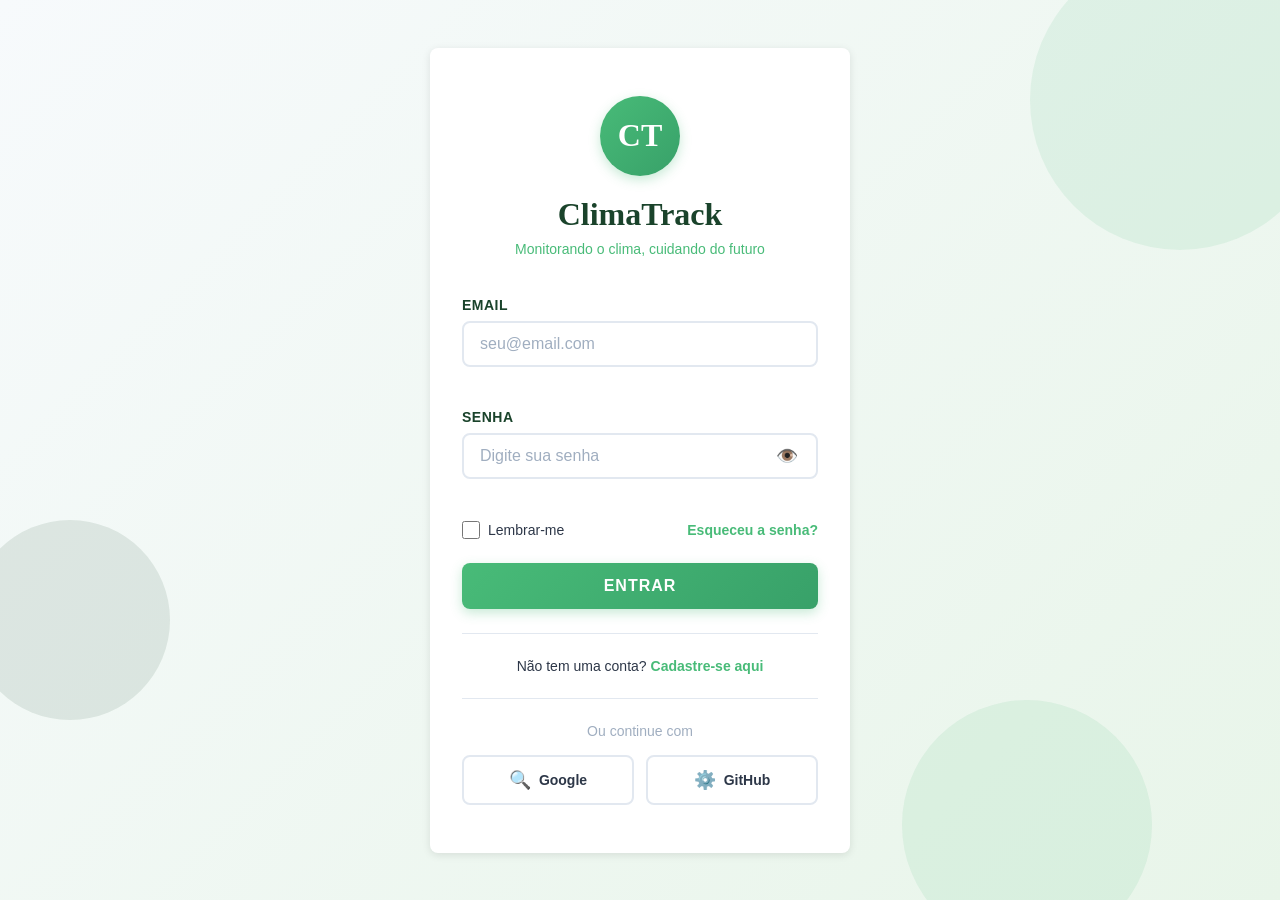
==== area-usuario.html @ 12a31ba4 "Create area-usuario.html" ====
<!-- ========================================
     CLIMATRACK - ÁREA DO USUÁRIO (AREA-USUARIO.HTML)
     ======================================== -->

<!DOCTYPE html>
<!-- Declaração do tipo de documento HTML5 -->
<html lang="pt-br">
<!-- Tag raiz do HTML, define o idioma como português brasileiro -->

<head>
    <!-- Seção de cabeçalho do documento -->
    
    <!-- Define a codificação de caracteres como UTF-8 -->
    <meta charset="UTF-8">
    
    <!-- Meta tag de viewport para responsividade em dispositivos móveis -->
    <meta name="viewport" content="width=device-width, initial-scale=1.0">
    
    <!-- Título que aparece na aba do navegador -->
    <title>Minha Área | ClimaTrack</title>
    
    <!-- Link para o arquivo CSS externo -->
    <link rel="stylesheet" href="style.css">
    
    <!-- Link para importar a fonte Poppins do Google Fonts -->
    <link href="https://fonts.googleapis.com/css2?family=Poppins:wght@300;400;600;700&display=swap" rel="stylesheet">
</head>

<body>
    <!-- Início do corpo da página -->
    
    <!-- ========== NAVEGAÇÃO ========== -->
    <!-- Barra de navegação fixa no topo -->
    <nav class="navbar">
        <!-- Container da navegação -->
        <div class="nav-container">
            
            <!-- Logo do site -->
            <div class="logo">
                <!-- Link para página inicial -->
                <a href="index.html" style="text-decoration: none; color: inherit;">
                    <!-- Texto do nome -->
                    <span class="logo-text">ClimaTrack</span>
                </a>
            </div>
            
            <!-- Menu de navegação -->
            <ul class="nav-menu">
                <!-- Link para página inicial -->
                <li><a href="index.html" class="nav-link">Início</a></li>
                <!-- Link para página de dados -->
                <li><a href="dados.html" class="nav-link">Dados</a></li>
                <!-- Link para página sobre -->
                <li><a href="sobre.html" class="nav-link">Sobre</a></li>
            </ul>
            
            <!-- Botão de logout -->
            <div class="nav-auth">
                <!-- Botão de logout -->
                <button class="btn btn-logout" onclick="logout()">Sair</button>
            </div>
        </div>
    </nav>

    <!-- ========== CONTEÚDO PRINCIPAL ========== -->
    <!-- Container da área do usuário -->
    <div class="user-area-container">
        
        <!-- ========== CABEÇALHO DA ÁREA DO USUÁRIO ========== -->
        <!-- Seção de boas-vindas -->
        <div class="user-header">
            <!-- Título principal -->
            <h1>Bem-vindo(a), <span class="user-name" id="user-name">Usuário</span>!</h1>
            <!-- Subtítulo -->
            <p>Você agora tem acesso exclusivo aos dados ambientais do ClimaTrack</p>
        </div>
        
        <!-- ========== GRID DE CARDS ========== -->
        <!-- Grid com cards de funcionalidades -->
        <div class="user-grid">
            
            <!-- ========== CARD 1: RESUMO DO PROJETO ========== -->
            <!-- Card com informações sobre o projeto -->
            <div class="user-card">
                <!-- Título -->
                <h2>📊 Sobre o ClimaTrack</h2>
                <!-- Descrição -->
                <p>
                    O ClimaTrack é uma plataforma de monitoramento ambiental em tempo real, 
                    desenvolvida com inspiração na ODS 13. Aqui você pode acompanhar dados sobre 
                    temperatura global, desmatamento e qualidade do ar, contribuindo para uma 
                    tomada de decisão mais consciente e sustentável.
                </p>
                <!-- Botão de ação -->
                <a href="sobre.html" class="btn btn-primary">Saiba Mais</a>
            </div>
            
            <!-- ========== CARD 2: DASHBOARD DE DADOS ========== -->
            <!-- Card com acesso ao dashboard -->
            <div class="user-card">
                <!-- Título -->
                <h2>📈 Dashboard de Dados</h2>
                <!-- Descrição -->
                <p>
                    Acesse o dashboard completo com gráficos interativos, mapas de monitoramento 
                    e alertas ambientais em tempo real. Visualize tendências históricas e acompanhe 
                    eventos climáticos críticos em diferentes regiões do Brasil.
                </p>
                <!-- Botão de ação -->
                <a href="dados.html" class="btn btn-primary">Explorar Dados</a>
            </div>
            
            <!-- ========== CARD 3: COMO AJUDAR ========== -->
            <!-- Card com dicas de ação -->
            <div class="user-card">
                <!-- Título -->
                <h2>🌱 Como Ajudar</h2>
                <!-- Descrição -->
                <p>
                    Pequenas ações fazem diferença! Descubra dicas práticas e sustentáveis que você 
                    pode implementar no seu dia a dia para contribuir com a preservação do meio ambiente 
                    e a redução de emissões de gases de efeito estufa.
                </p>
                <!-- Botão de ação -->
                <a href="sobre.html" class="btn btn-secondary">Ver Dicas</a>
            </div>
            
            <!-- ========== CARD 4: PERFIL ========== -->
            <!-- Card com informações do perfil -->
            <div class="user-card">
                <!-- Título -->
                <h2>👤 Meu Perfil</h2>
                <!-- Descrição -->
                <p>
                    Gerencie suas informações pessoais, preferências de notificações e histórico de 
                    atividades. Mantenha seus dados atualizados para receber alertas personalizados 
                    sobre mudanças ambientais em regiões de seu interesse.
                </p>
                <!-- Botão de ação -->
                <button class="btn btn-secondary" onclick="alert('Funcionalidade em desenvolvimento')">Editar Perfil</button>
            </div>
            
            <!-- ========== CARD 5: RELATÓRIOS ========== -->
            <!-- Card com acesso a relatórios -->
            <div class="user-card">
                <!-- Título -->
                <h2>📋 Relatórios</h2>
                <!-- Descrição -->
                <p>
                    Baixe relatórios detalhados sobre dados ambientais, análises de tendências e 
                    comparações históricas. Perfeito para pesquisa, educação e tomada de decisões 
                    baseadas em dados confiáveis.
                </p>
                <!-- Botão de ação -->
                <button class="btn btn-secondary" onclick="alert('Funcionalidade em desenvolvimento')">Gerar Relatório</button>
            </div>
            
            <!-- ========== CARD 6: COMUNIDADE ========== -->
            <!-- Card com informações sobre a comunidade -->
            <div class="user-card">
                <!-- Título -->
                <h2>🤝 Comunidade</h2>
                <!-- Descrição -->
                <p>
                    Conecte-se com outros usuários do ClimaTrack, compartilhe insights sobre 
                    sustentabilidade e participe de discussões sobre ações climáticas. Juntos 
                    somos mais fortes na luta pela preservação do planeta.
                </p>
                <!-- Botão de ação -->
                <button class="btn btn-secondary" onclick="alert('Funcionalidade em desenvolvimento')">Acessar Comunidade</button>
            </div>
        </div>
    </div>

    <!-- ========== RODAPÉ ========== -->
    <!-- Rodapé com informações de copyright -->
    <footer class="footer">
        <!-- Container para centralizar o conteúdo -->
        <div class="container">
            <!-- Texto de copyright -->
            <p>&copy; 2026 ClimaTrack | Inspirado na ODS 13</p>
        </div>
    </footer>

    <!-- Link para o arquivo JavaScript de autenticação -->
    <script src="auth.js"></script>
    
    <!-- Script para carregar dados do usuário -->
    <script>
        /* Função que carrega os dados do usuário ao abrir a página */
        function loadUserData() {
            /* Obtém os dados do usuário do localStorage */
            const userData = JSON.parse(localStorage.getItem('climatrack_user'));
            
            /* Verifica se o usuário está logado */
            if (!userData) {
                /* Se não estiver, redireciona para a página de login */
                window.location.href = 'login.html';
                return;
            }
            
            /* Atualiza o nome do usuário na página */
            document.getElementById('user-name').textContent = userData.name || 'Usuário';
        }
        
        /* Função de logout */
        function logout() {
            /* Remove os dados do usuário do localStorage */
            localStorage.removeItem('climatrack_user');
            /* Redireciona para a página inicial */
            window.location.href = 'index.html';
        }
        
        /* Carrega os dados do usuário quando a página carrega */
        document.addEventListener('DOMContentLoaded', loadUserData);
    </script>
</body>
<!-- Fim da tag body -->

</html>
<!-- Fim do documento HTML -->
---- style.css ----
/* ========================================
   CLIMATRACK - ESTILOS CSS (STYLE.CSS)
   Comentários explicando cada seção e propriedade
   ======================================== */

/* ========== VARIÁVEIS CSS (CORES E ESPAÇAMENTO) ========== */
/* Define as cores principais que serão usadas em todo o site */
:root {
    /* Cor verde primária (usada em botões e destaques) */
    --primary-color: #2ecc71;
    /* Cor azul secundária (usada em elementos alternativos) */
    --secondary-color: #3498db;
    /* Cor de acento (vermelho para alertas) */
    --accent-color: #e74c3c;
    /* Cor de fundo da página */
    --bg-color: #f8fafb;
    /* Cor de fundo dos cards */
    --card-bg: #ffffff;
    /* Cor do texto principal */
    --text-color: #2c3e50;
    /* Cor do texto secundário (mais clara) */
    --text-light: #7f8c8d;
    /* Cor das bordas */
    --border-color: #ecf0f1;
    /* Sombra padrão dos elementos */
    --shadow: 0 4px 15px rgba(0,0,0,0.08);
    /* Sombra ao passar o mouse */
    --shadow-hover: 0 8px 25px rgba(0,0,0,0.12);
}

/* ========== RESET E ESTILOS GLOBAIS ========== */
/* Remove as margens e padding padrão de todos os elementos */
* {
    margin: 0;
    padding: 0;
    box-sizing: border-box;
}

/* Define o comportamento de scroll suave em toda a página */
html {
    scroll-behavior: smooth;
}

/* Estilos globais do corpo da página */
body {
    /* Define a fonte padrão */
    font-family: 'Poppins', sans-serif;
    /* Cor de fundo da página */
    background-color: var(--bg-color);
    /* Cor do texto padrão */
    color: var(--text-color);
    /* Altura da linha para melhor legibilidade */
    line-height: 1.6;
}

/* ========== NAVEGAÇÃO ========== */
/* Estilos da barra de navegação */
.navbar {
    /* Cor de fundo branca */
    background: var(--card-bg);
    /* Sombra para destacar a navegação */
    box-shadow: var(--shadow);
    /* Posição fixa no topo */
    position: sticky;
    /* Distância do topo */
    top: 0;
    /* Ordem de sobreposição (fica acima de outros elementos) */
    z-index: 100;
}

/* Container da navegação que centraliza o conteúdo */
.nav-container {
    /* Largura máxima do container */
    max-width: 1200px;
    /* Centraliza horizontalmente */
    margin: 0 auto;
    /* Espaçamento interno */
    padding: 0 20px;
    /* Usa flexbox para alinhar itens */
    display: flex;
    /* Espaço entre logo e menu */
    justify-content: space-between;
    /* Alinha itens verticalmente no centro */
    align-items: center;
    /* Altura da navegação */
    height: 70px;
}

/* Estilos do logo */
.logo {
    /* Usa flexbox para alinhar itens */
    display: flex;
    /* Alinha itens no centro */
    align-items: center;
    /* Tamanho da fonte */
    font-size: 1.5rem;
    /* Peso da fonte (mais grossa) */
    font-weight: 700;
    /* Cor do logo */
    color: var(--primary-color);
    /* Remove underline padrão de links */
    text-decoration: none;
}

/* Estilos do texto do logo com gradiente */
.logo-text {
    /* Cria um gradiente de cores */
    background: linear-gradient(135deg, var(--primary-color), var(--secondary-color));
    /* Aplica o gradiente ao texto */
    -webkit-background-clip: text;
    -webkit-text-fill-color: transparent;
    background-clip: text;
}

/* Texto do card flutuante */
.card-text {
    /* Tamanho da fonte */
    font-size: 1.5rem;
    /* Peso da fonte */
    font-weight: 700;
    /* Cor branca */
    color: white;
    /* Alinha o texto ao centro */
    text-align: center;
}

/* Emoji de plantinha */
.emoji-plant {
    /* Tamanho muito grande */
    font-size: 6rem;
    /* Exibe como bloco */
    display: block;
}

/* Estilos do menu de navegação */
.nav-menu {
    /* Remove os pontos da lista */
    list-style: none;
    /* Usa flexbox para alinhar itens horizontalmente */
    display: flex;
    /* Espaço entre itens do menu */
    gap: 30px;
}

/* Estilos dos links do menu */
.nav-link {
    /* Remove underline padrão */
    text-decoration: none;
    /* Cor do texto */
    color: var(--text-color);
    /* Peso da fonte */
    font-weight: 500;
    /* Animação suave ao passar o mouse */
    transition: all 0.3s ease;
    /* Posição relativa para usar ::after */
    position: relative;
}

/* Estilos ao passar o mouse ou quando ativo */
.nav-link:hover,
.nav-link.active {
    /* Muda a cor para a cor primária */
    color: var(--primary-color);
}

/* Linha decorativa abaixo do link ativo */
.nav-link.active::after {
    /* Cria um elemento pseudo após o link */
    content: '';
    /* Posição absoluta para ficar embaixo do link */
    position: absolute;
    /* Distância do topo */
    bottom: -5px;
    /* Alinha com o início do link */
    left: 0;
    /* Largura igual ao link */
    width: 100%;
    /* Altura da linha */
    height: 2px;
    /* Cor da linha */
    background: var(--primary-color);
}

/* Responsividade para telas pequenas */
@media (max-width: 768px) {
    /* Reduz o espaço entre itens do menu */
    .nav-menu {
        gap: 15px;
        font-size: 0.9rem;
    }
    
    /* Reduz a altura da navegação */
    .nav-container {
        height: 60px;
    }
}

/* ========== SEÇÃO HERO (DESTAQUE) ========== */
/* Estilos da seção principal de destaque */
.hero {
    /* Largura máxima */
    max-width: 1200px;
    /* Centraliza horizontalmente */
    margin: 0 auto;
    /* Espaçamento interno */
    padding: 80px 20px;
    /* Cria um grid com duas colunas */
    display: grid;
    grid-template-columns: 1fr 1fr;
    /* Espaço entre as colunas */
    gap: 50px;
    /* Alinha itens verticalmente no centro */
    align-items: center;
}

/* Estilos do conteúdo do hero */
.hero-content h1 {
    /* Tamanho grande da fonte */
    font-size: 3.5rem;
    /* Cor do texto */
    color: var(--text-color);
    /* Espaço abaixo do título */
    margin-bottom: 20px;
    /* Altura da linha */
    line-height: 1.2;
}

/* Estilos do subtítulo */
.subtitle {
    /* Tamanho da fonte */
    font-size: 1.3rem;
    /* Cor primária */
    color: var(--primary-color);
    /* Peso da fonte */
    font-weight: 600;
    /* Espaço abaixo */
    margin-bottom: 15px;
}

/* Estilos da descrição */
.description {
    /* Tamanho da fonte */
    font-size: 1.1rem;
    /* Cor mais clara */
    color: var(--text-light);
    /* Espaço abaixo */
    margin-bottom: 30px;
    /* Altura da linha para melhor legibilidade */
    line-height: 1.8;
}

/* Estilos da imagem do hero */
.hero-image {
    /* Usa flexbox para centralizar */
    display: flex;
    /* Centraliza horizontalmente */
    justify-content: center;
    /* Centraliza verticalmente */
    align-items: center;
}

/* Card flutuante */
.floating-card {
    /* Largura */
    width: 250px;
    /* Altura */
    height: 250px;
    /* Gradiente de fundo */
    background: linear-gradient(135deg, var(--primary-color), var(--secondary-color));
    /* Cantos arredondados */
    border-radius: 20px;
    /* Flexbox para centralizar o conteúdo */
    display: flex;
    align-items: center;
    justify-content: center;
    /* Sombra */
    box-shadow: var(--shadow-hover);
    /* Animação flutuante */
    animation: float 3s ease-in-out infinite;
}

/* Animação de flutuação */
@keyframes float {
    /* Posição inicial */
    0%, 100% { transform: translateY(0px); }
    /* Posição no meio (sobe) */
    50% { transform: translateY(-20px); }
}

/* Responsividade para telas pequenas */
@media (max-width: 768px) {
    /* Hero em coluna única */
    .hero {
        grid-template-columns: 1fr;
        padding: 50px 20px;
    }
    
    /* Reduz tamanho do título */
    .hero-content h1 {
        font-size: 2.5rem;
    }
    
    /* Reduz tamanho do card flutuante */
    .floating-card {
        width: 200px;
        height: 200px;
    }
}

/* ========== BOTÕES ========== */
/* Estilos gerais dos botões */
.btn {
    /* Exibe como bloco inline */
    display: inline-block;
    /* Espaçamento interno */
    padding: 12px 30px;
    /* Cantos arredondados */
    border-radius: 50px;
    /* Remove underline de link */
    text-decoration: none;
    /* Peso da fonte */
    font-weight: 600;
    /* Animação suave */
    transition: all 0.3s ease;
    /* Remove cursor padrão */
    cursor: pointer;
    /* Remove borda padrão */
    border: none;
    /* Tamanho da fonte */
    font-size: 1rem;
}

/* Estilos do botão primário */
.btn-primary {
    /* Gradiente de fundo */
    background: linear-gradient(135deg, var(--primary-color), var(--secondary-color));
    /* Cor do texto */
    color: white;
    /* Sombra */
    box-shadow: 0 4px 15px rgba(46, 204, 113, 0.3);
}

/* Efeito ao passar o mouse no botão primário */
.btn-primary:hover {
    /* Sobe um pouco */
    transform: translateY(-2px);
    /* Aumenta a sombra */
    box-shadow: 0 6px 20px rgba(46, 204, 113, 0.4);
}

/* Estilos do botão secundário */
.btn-secondary {
    /* Cor de fundo azul */
    background: var(--secondary-color);
    /* Cor do texto */
    color: white;
    /* Sombra */
    box-shadow: 0 4px 15px rgba(52, 152, 219, 0.3);
}

/* Efeito ao passar o mouse no botão secundário */
.btn-secondary:hover {
    /* Sobe um pouco */
    transform: translateY(-2px);
    /* Aumenta a sombra */
    box-shadow: 0 6px 20px rgba(52, 152, 219, 0.4);
}

/* ========== CONTAINER ========== */
/* Container que centraliza o conteúdo */
.container {
    /* Largura máxima */
    max-width: 1200px;
    /* Centraliza horizontalmente */
    margin: 0 auto;
    /* Espaçamento interno */
    padding: 0 20px;
}

/* ========== CARDS ========== */
/* Estilos gerais dos cards */
.card {
    /* Cor de fundo */
    background: var(--card-bg);
    /* Cantos arredondados */
    border-radius: 15px;
    /* Espaçamento interno */
    padding: 30px;
    /* Espaço abaixo */
    margin-bottom: 30px;
    /* Sombra */
    box-shadow: var(--shadow);
    /* Borda sutil */
    border: 1px solid var(--border-color);
    /* Animação suave */
    transition: all 0.3s ease;
}

/* Efeito ao passar o mouse no card */
.card:hover {
    /* Aumenta a sombra */
    box-shadow: var(--shadow-hover);
    /* Sobe um pouco */
    transform: translateY(-2px);
}

/* Estilos do título do card */
.card h2 {
    /* Tamanho da fonte */
    font-size: 1.5rem;
    /* Espaço abaixo */
    margin-bottom: 20px;
    /* Cor do texto */
    color: var(--text-color);
    /* Borda abaixo */
    border-bottom: 2px solid var(--border-color);
    /* Espaço interno abaixo da borda */
    padding-bottom: 15px;
    /* Usa flexbox para alinhar */
    display: flex;
    align-items: center;
    /* Espaço entre elementos */
    gap: 10px;
}

/* Estilos do subtítulo do card */
.card h3 {
    /* Tamanho da fonte */
    font-size: 1.2rem;
    /* Cor do texto */
    color: var(--text-color);
    /* Espaço abaixo */
    margin-bottom: 10px;
}

/* Estilos do parágrafo dentro do card */
.card p {
    /* Cor mais clara */
    color: var(--text-light);
    /* Altura da linha */
    line-height: 1.8;
    /* Espaço abaixo */
    margin-bottom: 15px;
}

/* ========== ODS SECTION ========== */
/* Estilos da seção ODS 13 */
.ods-section {
    /* Gradiente de fundo suave */
    background: linear-gradient(135deg, rgba(46, 204, 113, 0.1), rgba(52, 152, 219, 0.1));
    /* Espaçamento interno */
    padding: 60px 20px;
    /* Espaço acima e abaixo */
    margin: 40px 0;
    /* Cantos arredondados */
    border-radius: 20px;
}

/* Título da seção ODS */
.ods-section h2 {
    /* Alinha o texto ao centro */
    text-align: center;
    /* Tamanho grande da fonte */
    font-size: 2.2rem;
    /* Espaço abaixo */
    margin-bottom: 40px;
    /* Cor do texto */
    color: var(--text-color);
}

/* Grid do conteúdo ODS */
.ods-content {
    /* Cria um grid com duas colunas */
    display: grid;
    grid-template-columns: 1fr 2fr;
    /* Espaço entre as colunas */
    gap: 40px;
    /* Alinha itens verticalmente no centro */
    align-items: center;
}

/* Ícone da ODS */
.ods-icon {
    /* Centraliza o conteúdo */
    display: flex;
    justify-content: center;
}

/* Badge circular da ODS */
.ods-badge {
    /* Largura */
    width: 150px;
    /* Altura */
    height: 150px;
    /* Gradiente de fundo */
    background: linear-gradient(135deg, var(--primary-color), var(--secondary-color));
    /* Formato circular */
    border-radius: 50%;
    /* Flexbox para centralizar o texto */
    display: flex;
    align-items: center;
    justify-content: center;
    /* Tamanho da fonte */
    font-size: 2rem;
    /* Peso da fonte */
    font-weight: 700;
    /* Cor do texto */
    color: white;
    /* Sombra */
    box-shadow: var(--shadow-hover);
}

/* Responsividade para telas pequenas */
@media (max-width: 768px) {
    /* Grid em coluna única */
    .ods-content {
        grid-template-columns: 1fr;
    }
}

/* ========== FEATURES GRID ========== */
/* Seção de recursos */
.features {
    /* Espaçamento interno */
    padding: 60px 20px;
}

/* Título da seção features */
.features h2 {
    /* Alinha ao centro */
    text-align: center;
    /* Tamanho grande */
    font-size: 2.2rem;
    /* Espaço abaixo */
    margin-bottom: 50px;
    /* Cor do texto */
    color: var(--text-color);
}

/* Grid dos cards de recursos */
.features-grid {
    /* Cria um grid responsivo */
    display: grid;
    /* Colunas com tamanho mínimo de 300px */
    grid-template-columns: repeat(auto-fit, minmax(300px, 1fr));
    /* Espaço entre items */
    gap: 30px;
}

/* Card individual de recurso */
.feature-card {
    /* Cor de fundo */
    background: var(--card-bg);
    /* Espaçamento interno */
    padding: 30px;
    /* Cantos arredondados */
    border-radius: 15px;
    /* Alinha o texto ao centro */
    text-align: center;
    /* Sombra */
    box-shadow: var(--shadow);
    /* Borda sutil */
    border: 1px solid var(--border-color);
    /* Animação suave */
    transition: all 0.3s ease;
}

/* Efeito ao passar o mouse no card de recurso */
.feature-card:hover {
    /* Sobe mais que os cards normais */
    transform: translateY(-10px);
    /* Aumenta a sombra */
    box-shadow: var(--shadow-hover);
}

/* Título do recurso */
.feature-card h3 {
    /* Espaço abaixo */
    margin-bottom: 10px;
    /* Cor do texto */
    color: var(--text-color);
}

/* Descrição do recurso */
.feature-card p {
    /* Cor mais clara */
    color: var(--text-light);
    /* Tamanho um pouco menor */
    font-size: 0.95rem;
}

/* ========== CTA SECTION ========== */
/* Seção de chamada para ação */
.cta {
    /* Gradiente de fundo */
    background: linear-gradient(135deg, var(--primary-color), var(--secondary-color));
    /* Cor do texto branca */
    color: white;
    /* Espaçamento interno */
    padding: 60px 20px;
    /* Alinha o texto ao centro */
    text-align: center;
    /* Espaço acima e abaixo */
    margin: 60px 0;
    /* Cantos arredondados */
    border-radius: 20px;
}

/* Título da CTA */
.cta h2 {
    /* Tamanho da fonte */
    font-size: 2rem;
    /* Espaço abaixo */
    margin-bottom: 15px;
}

/* Parágrafo da CTA */
.cta p {
    /* Tamanho da fonte */
    font-size: 1.1rem;
    /* Espaço abaixo */
    margin-bottom: 30px;
    /* Transparência leve */
    opacity: 0.95;
}

/* Botão dentro da CTA */
.cta .btn {
    /* Cor de fundo branca */
    background: white;
    /* Cor do texto verde */
    color: var(--primary-color);
}

/* ========== PAGE HEADER ========== */
/* Cabeçalho das páginas internas */
.page-header {
    /* Alinha o texto ao centro */
    text-align: center;
    /* Espaçamento interno */
    padding: 60px 20px;
    /* Gradiente de fundo suave */
    background: linear-gradient(135deg, rgba(46, 204, 113, 0.05), rgba(52, 152, 219, 0.05));
    /* Cantos arredondados */
    border-radius: 20px;
    /* Espaço abaixo */
    margin-bottom: 40px;
}

/* Título do page header */
.page-header h1 {
    /* Tamanho grande */
    font-size: 2.5rem;
    /* Espaço abaixo */
    margin-bottom: 10px;
    /* Cor do texto */
    color: var(--text-color);
}

/* Parágrafo do page header */
.page-header p {
    /* Tamanho da fonte */
    font-size: 1.1rem;
    /* Cor mais clara */
    color: var(--text-light);
}

/* ========== DASHBOARD PAGE ========== */
/* Página de dados */
.dashboard-page {
    /* Espaçamento interno */
    padding: 40px 20px;
}

/* Grid dos gráficos */
.dashboard-grid {
    /* Cria um grid com duas colunas */
    display: grid;
    grid-template-columns: 1fr 1fr;
    /* Espaço entre items */
    gap: 30px;
    /* Espaço abaixo */
    margin-bottom: 30px;
}

/* Responsividade para telas pequenas */
@media (max-width: 768px) {
    /* Grid em coluna única */
    .dashboard-grid {
        grid-template-columns: 1fr;
    }
}

/* Seção do mapa */
.map-section {
    /* Espaço abaixo */
    margin-bottom: 30px;
}

/* Mapa */
#map {
    /* Altura do mapa */
    height: 400px;
    /* Largura total */
    width: 100%;
    /* Cantos arredondados */
    border-radius: 10px;
    /* Ordem de sobreposição */
    z-index: 1;
}

/* ========== HOW TO USE - RESUMIDO ========== */
/* Grid de como usar */
.how-to-grid {
    /* Cria um grid responsivo */
    display: grid;
    grid-template-columns: repeat(auto-fit, minmax(200px, 1fr));
    /* Espaço entre items */
    gap: 20px;
    /* Espaço acima */
    margin-top: 20px;
}

/* Item de como usar */
.how-to-item {
    /* Gradiente de fundo suave */
    background: linear-gradient(135deg, rgba(46, 204, 113, 0.1), rgba(52, 152, 219, 0.1));
    /* Espaçamento interno */
    padding: 15px;
    /* Cantos arredondados */
    border-radius: 8px;
    /* Borda esquerda */
    border-left: 3px solid var(--primary-color);
    /* Cor do texto */
    color: var(--text-color);
    /* Tamanho da fonte */
    font-size: 0.95rem;
    /* Altura da linha */
    line-height: 1.6;
}

/* ========== AIR QUALITY ========== */
/* Display de qualidade do ar */
.air-quality-display {
    /* Flexbox para alinhar */
    display: flex;
    align-items: center;
    /* Espaço entre items */
    gap: 30px;
}

/* Círculo do índice de qualidade do ar */
.aqi-circle {
    /* Largura */
    width: 100px;
    /* Altura */
    height: 100px;
    /* Formato circular */
    border-radius: 50%;
    /* Gradiente de fundo */
    background: linear-gradient(135deg, var(--primary-color), var(--secondary-color));
    /* Cor do texto */
    color: white;
    /* Flexbox para centralizar o número */
    display: flex;
    align-items: center;
    justify-content: center;
    /* Tamanho grande da fonte */
    font-size: 2.5rem;
    /* Peso da fonte */
    font-weight: bold;
    /* Sombra */
    box-shadow: var(--shadow-hover);
}

/* Informações de qualidade do ar */
.aqi-info h3 {
    /* Espaço abaixo */
    margin-bottom: 5px;
}

/* ========== ALERTS ========== */
/* Container de alertas */
#alert-container {
    /* Espaçamento interno */
    padding: 20px;
    /* Cor de fundo rosa claro */
    background-color: #fff5f5;
    /* Borda esquerda vermelha */
    border-left: 4px solid var(--accent-color);
    /* Cantos arredondados */
    border-radius: 8px;
}

/* Item de alerta */
.alert-item {
    /* Espaço abaixo */
    margin-bottom: 10px;
    /* Peso da fonte */
    font-weight: 600;
    /* Cor vermelha */
    color: var(--accent-color);
    /* Tamanho da fonte */
    font-size: 0.95rem;
}

/* Texto de carregamento */
.loading {
    /* Estilo itálico */
    font-style: italic;
    /* Cor mais clara */
    color: var(--text-light);
}

/* ========== CONTENT PAGE ========== */
/* Página de conteúdo */
.content-page {
    /* Espaçamento interno */
    padding: 40px 20px;
}

/* ========== CONTACT SECTION ========== */
/* Seção de contato */
.contact-section {
    /* Sem estilos adicionais necessários */
}

/* Grid de informações de contato */
.contact-info-grid {
    /* Cria um grid responsivo */
    display: grid;
    grid-template-columns: repeat(auto-fit, minmax(250px, 1fr));
    /* Espaço entre items */
    gap: 20px;
    /* Espaço acima */
    margin-top: 20px;
}

/* Card de informação de contato */
.contact-info-card {
    /* Gradiente de fundo suave */
    background: linear-gradient(135deg, rgba(46, 204, 113, 0.1), rgba(52, 152, 219, 0.1));
    /* Espaçamento interno */
    padding: 20px;
    /* Cantos arredondados */
    border-radius: 10px;
    /* Borda esquerda */
    border-left: 3px solid var(--primary-color);
}

/* Título do card de contato */
.contact-info-card h3 {
    /* Cor primária */
    color: var(--primary-color);
    /* Espaço abaixo */
    margin-bottom: 10px;
}

/* Parágrafo do card de contato */
.contact-info-card p {
    /* Cor do texto */
    color: var(--text-color);
}

/* Links do card de contato */
.contact-info-card a {
    /* Remove underline */
    text-decoration: none;
    /* Cor primária */
    color: var(--primary-color);
    /* Transição suave */
    transition: color 0.3s ease;
}

/* Efeito ao passar o mouse no link */
.contact-info-card a:hover {
    /* Cor mais escura */
    color: var(--secondary-color);
}

/* Links de redes sociais */
.social-links {
    /* Flex para organizar links */
    display: flex;
    flex-direction: column;
    /* Espaço entre links */
    gap: 10px;
}

/* Link de rede social */
.social-links a {
    /* Remove underline */
    text-decoration: none;
    /* Cor primária */
    color: var(--primary-color);
    /* Transição suave */
    transition: color 0.3s ease;
}

/* Efeito ao passar o mouse no link */
.social-links a:hover {
    /* Cor mais escura */
    color: var(--secondary-color);
}

/* ========== FOOTER ========== */
/* Rodapé */
.footer {
    /* Cor de fundo */
    background: var(--card-bg);
    /* Borda superior */
    border-top: 1px solid var(--border-color);
    /* Espaçamento interno */
    padding: 30px 20px;
    /* Alinha o texto ao centro */
    text-align: center;
    /* Cor do texto */
    color: var(--text-light);
    /* Espaço acima */
    margin-top: 60px;
}

/* Parágrafo do footer */
.footer p {
    /* Espaço abaixo */
    margin-bottom: 5px;
    /* Tamanho da fonte */
    font-size: 0.9rem;
}

/* ========== RESPONSIVIDADE ========== */
/* Responsividade para telas pequenas */
@media (max-width: 768px) {
    /* Reduz tamanho do título */
    .hero-content h1 {
        font-size: 2rem;
    }
    
    /* Reduz tamanho do título da página */
    .page-header h1 {
        font-size: 1.8rem;
    }
    
    /* Reduz padding do card */
    .card {
        padding: 20px;
    }
    
    /* Grids em coluna única */
    .features-grid,
    .how-to-grid,
    .contact-info-grid {
        grid-template-columns: 1fr;
    }
}
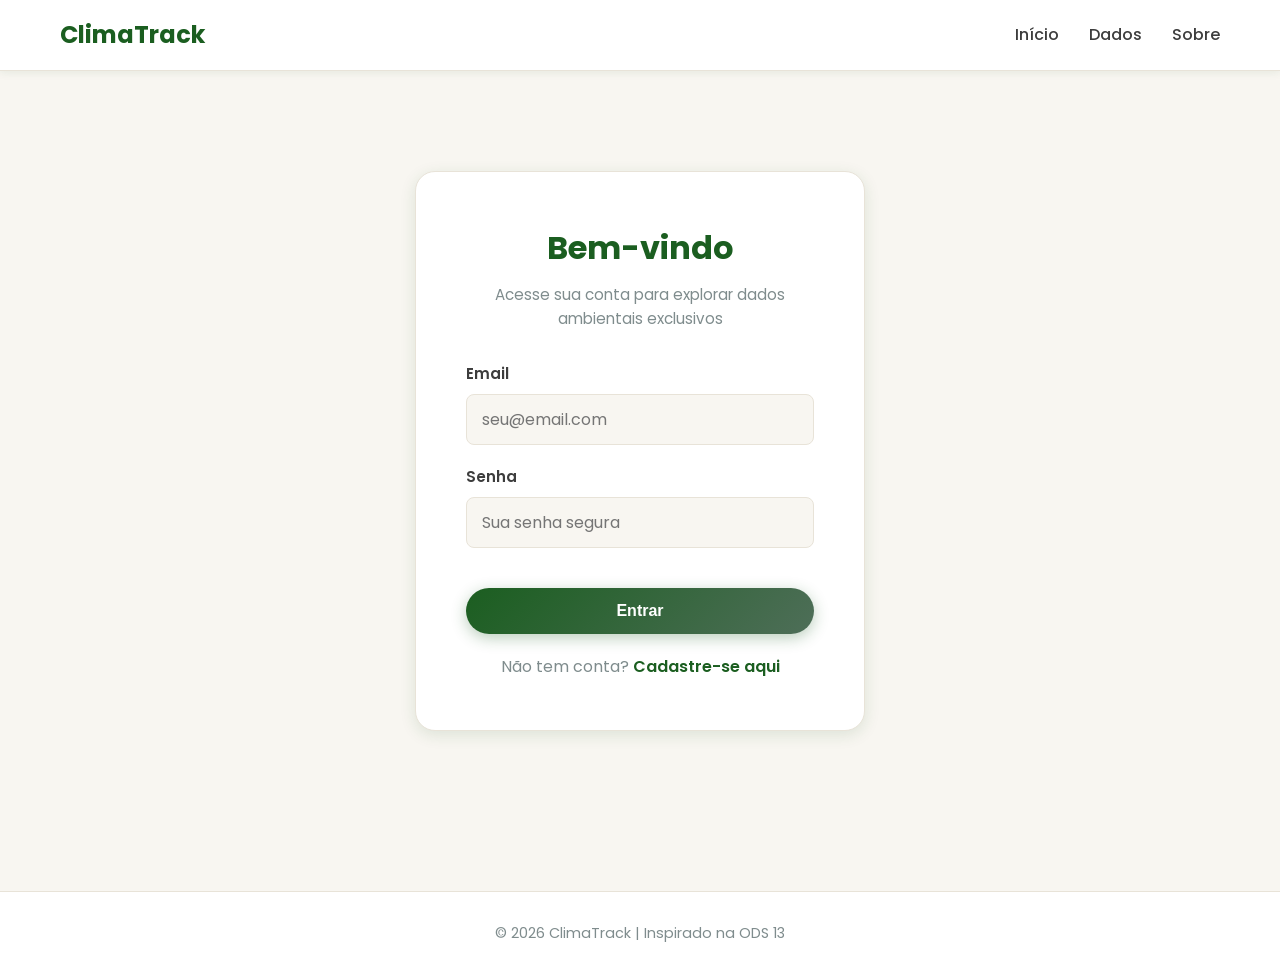
==== commit a3f63da0: "Update area-usuario.html" ====
--- a/area-usuario.html
+++ b/area-usuario.html
@@ -137,7 +137,7 @@
                     sobre mudanças ambientais em regiões de seu interesse.
                 </p>
                 <!-- Botão de ação -->
-                <button class="btn btn-secondary" onclick="alert('Funcionalidade em desenvolvimento')">Editar Perfil</button>
+                <button class="btn btn-secondary" onclick="editProfile()">Editar Perfil</button>
             </div>
             
             <!-- ========== CARD 5: RELATÓRIOS ========== -->
@@ -152,7 +152,7 @@
                     baseadas em dados confiáveis.
                 </p>
                 <!-- Botão de ação -->
-                <button class="btn btn-secondary" onclick="alert('Funcionalidade em desenvolvimento')">Gerar Relatório</button>
+                <button class="btn btn-secondary" onclick="generateReport()">Gerar Relatório</button>
             </div>
             
             <!-- ========== CARD 6: COMUNIDADE ========== -->
@@ -167,7 +167,7 @@
                     somos mais fortes na luta pela preservação do planeta.
                 </p>
                 <!-- Botão de ação -->
-                <button class="btn btn-secondary" onclick="alert('Funcionalidade em desenvolvimento')">Acessar Comunidade</button>
+                <button class="btn btn-secondary" onclick="accessCommunity()">Acessar Comunidade</button>
             </div>
         </div>
     </div>
@@ -219,3 +219,4 @@
 
 </html>
 <!-- Fim do documento HTML -->
+
--- a/style.css
+++ b/style.css
@@ -1,955 +1,726 @@
 /* ========================================
    CLIMATRACK - ESTILOS CSS (STYLE.CSS)
-   Comentários explicando cada seção e propriedade
+   Paleta Minimalista e Sofisticada com Temática Ambiental
    ======================================== */
 
 /* ========== VARIÁVEIS CSS (CORES E ESPAÇAMENTO) ========== */
-/* Define as cores principais que serão usadas em todo o site */
 :root {
-    /* Cor verde primária (usada em botões e destaques) */
-    --primary-color: #2ecc71;
-    /* Cor azul secundária (usada em elementos alternativos) */
-    --secondary-color: #3498db;
-    /* Cor de acento (vermelho para alertas) */
-    --accent-color: #e74c3c;
-    /* Cor de fundo da página */
-    --bg-color: #f8fafb;
-    /* Cor de fundo dos cards */
-    --card-bg: #ffffff;
-    /* Cor do texto principal */
-    --text-color: #2c3e50;
-    /* Cor do texto secundário (mais clara) */
+    --primary-color: #1B5E20;
+    --secondary-color: #4E6E58;
+    --accent-color: #A3B18A;
+    --bg-color: #F8F6F1;
+    --card-bg: #FFFFFF;
+    --text-color: #3D3D3D;
     --text-light: #7f8c8d;
-    /* Cor das bordas */
-    --border-color: #ecf0f1;
-    /* Sombra padrão dos elementos */
-    --shadow: 0 4px 15px rgba(0,0,0,0.08);
-    /* Sombra ao passar o mouse */
-    --shadow-hover: 0 8px 25px rgba(0,0,0,0.12);
+    --border-color: #E8E3D8;
+    --shadow: 0 2px 8px rgba(27, 94, 32, 0.08);
+    --shadow-hover: 0 4px 16px rgba(27, 94, 32, 0.12);
+    --gold-matte: #D4AF37;
 }
 
 /* ========== RESET E ESTILOS GLOBAIS ========== */
-/* Remove as margens e padding padrão de todos os elementos */
 * {
     margin: 0;
     padding: 0;
     box-sizing: border-box;
 }
 
-/* Define o comportamento de scroll suave em toda a página */
 html {
     scroll-behavior: smooth;
 }
 
-/* Estilos globais do corpo da página */
 body {
-    /* Define a fonte padrão */
     font-family: 'Poppins', sans-serif;
-    /* Cor de fundo da página */
     background-color: var(--bg-color);
-    /* Cor do texto padrão */
     color: var(--text-color);
-    /* Altura da linha para melhor legibilidade */
     line-height: 1.6;
 }
 
 /* ========== NAVEGAÇÃO ========== */
-/* Estilos da barra de navegação */
 .navbar {
-    /* Cor de fundo branca */
     background: var(--card-bg);
-    /* Sombra para destacar a navegação */
     box-shadow: var(--shadow);
-    /* Posição fixa no topo */
     position: sticky;
-    /* Distância do topo */
     top: 0;
-    /* Ordem de sobreposição (fica acima de outros elementos) */
     z-index: 100;
-}
-
-/* Container da navegação que centraliza o conteúdo */
+    border-bottom: 1px solid var(--border-color);
+}
+
 .nav-container {
-    /* Largura máxima do container */
     max-width: 1200px;
-    /* Centraliza horizontalmente */
     margin: 0 auto;
-    /* Espaçamento interno */
     padding: 0 20px;
-    /* Usa flexbox para alinhar itens */
-    display: flex;
-    /* Espaço entre logo e menu */
+    display: flex;
     justify-content: space-between;
-    /* Alinha itens verticalmente no centro */
-    align-items: center;
-    /* Altura da navegação */
+    align-items: center;
     height: 70px;
 }
 
-/* Estilos do logo */
 .logo {
-    /* Usa flexbox para alinhar itens */
-    display: flex;
-    /* Alinha itens no centro */
-    align-items: center;
-    /* Tamanho da fonte */
+    display: flex;
+    align-items: center;
     font-size: 1.5rem;
-    /* Peso da fonte (mais grossa) */
     font-weight: 700;
-    /* Cor do logo */
-    color: var(--primary-color);
-    /* Remove underline padrão de links */
+    color: var(--primary-color);
     text-decoration: none;
 }
 
-/* Estilos do texto do logo com gradiente */
 .logo-text {
-    /* Cria um gradiente de cores */
-    background: linear-gradient(135deg, var(--primary-color), var(--secondary-color));
-    /* Aplica o gradiente ao texto */
-    -webkit-background-clip: text;
-    -webkit-text-fill-color: transparent;
-    background-clip: text;
-}
-
-/* Texto do card flutuante */
-.card-text {
-    /* Tamanho da fonte */
-    font-size: 1.5rem;
-    /* Peso da fonte */
-    font-weight: 700;
-    /* Cor branca */
-    color: white;
-    /* Alinha o texto ao centro */
-    text-align: center;
-}
-
-/* Emoji de plantinha */
-.emoji-plant {
-    /* Tamanho muito grande */
-    font-size: 6rem;
-    /* Exibe como bloco */
-    display: block;
-}
-
-/* Estilos do menu de navegação */
+    color: var(--primary-color);
+    transition: color 0.3s ease;
+}
+
+.logo:hover .logo-text {
+    color: var(--secondary-color);
+}
+
 .nav-menu {
-    /* Remove os pontos da lista */
     list-style: none;
-    /* Usa flexbox para alinhar itens horizontalmente */
-    display: flex;
-    /* Espaço entre itens do menu */
+    display: flex;
     gap: 30px;
-}
-
-/* Estilos dos links do menu */
+    align-items: center;
+}
+
 .nav-link {
-    /* Remove underline padrão */
     text-decoration: none;
-    /* Cor do texto */
     color: var(--text-color);
-    /* Peso da fonte */
     font-weight: 500;
-    /* Animação suave ao passar o mouse */
     transition: all 0.3s ease;
-    /* Posição relativa para usar ::after */
     position: relative;
 }
 
-/* Estilos ao passar o mouse ou quando ativo */
 .nav-link:hover,
 .nav-link.active {
-    /* Muda a cor para a cor primária */
-    color: var(--primary-color);
-}
-
-/* Linha decorativa abaixo do link ativo */
+    color: var(--primary-color);
+}
+
 .nav-link.active::after {
-    /* Cria um elemento pseudo após o link */
     content: '';
-    /* Posição absoluta para ficar embaixo do link */
     position: absolute;
-    /* Distância do topo */
     bottom: -5px;
-    /* Alinha com o início do link */
     left: 0;
-    /* Largura igual ao link */
     width: 100%;
-    /* Altura da linha */
     height: 2px;
-    /* Cor da linha */
     background: var(--primary-color);
 }
 
-/* Responsividade para telas pequenas */
-@media (max-width: 768px) {
-    /* Reduz o espaço entre itens do menu */
-    .nav-menu {
-        gap: 15px;
-        font-size: 0.9rem;
-    }
-    
-    /* Reduz a altura da navegação */
-    .nav-container {
-        height: 60px;
-    }
+.nav-auth {
+    display: flex;
+    gap: 15px;
+    align-items: center;
 }
 
 /* ========== SEÇÃO HERO (DESTAQUE) ========== */
-/* Estilos da seção principal de destaque */
 .hero {
-    /* Largura máxima */
     max-width: 1200px;
-    /* Centraliza horizontalmente */
     margin: 0 auto;
-    /* Espaçamento interno */
     padding: 80px 20px;
-    /* Cria um grid com duas colunas */
     display: grid;
     grid-template-columns: 1fr 1fr;
-    /* Espaço entre as colunas */
     gap: 50px;
-    /* Alinha itens verticalmente no centro */
-    align-items: center;
-}
-
-/* Estilos do conteúdo do hero */
+    align-items: center;
+}
+
 .hero-content h1 {
-    /* Tamanho grande da fonte */
     font-size: 3.5rem;
-    /* Cor do texto */
+    color: var(--primary-color);
+    margin-bottom: 20px;
+    line-height: 1.2;
+    font-weight: 800;
+}
+
+.subtitle {
+    font-size: 1.3rem;
+    color: var(--secondary-color);
+    font-weight: 600;
+    margin-bottom: 15px;
+}
+
+.description {
+    font-size: 1.1rem;
+    color: var(--text-light);
+    margin-bottom: 30px;
+    line-height: 1.8;
+}
+
+.hero-image {
+    display: flex;
+    justify-content: center;
+    align-items: center;
+}
+
+.floating-card {
+    width: 250px;
+    height: 250px;
+    background: linear-gradient(135deg, var(--primary-color), var(--secondary-color));
+    border-radius: 20px;
+    display: flex;
+    align-items: center;
+    justify-content: center;
+    box-shadow: var(--shadow-hover);
+    animation: float 3s ease-in-out infinite;
+}
+
+.emoji-plant {
+    font-size: 6rem;
+    display: block;
+}
+
+@keyframes float {
+    0%, 100% { transform: translateY(0px); }
+    50% { transform: translateY(-20px); }
+}
+
+/* ========== BOTÕES ========== */
+.btn {
+    display: inline-block;
+    padding: 12px 30px;
+    border-radius: 50px;
+    text-decoration: none;
+    font-weight: 600;
+    transition: all 0.3s ease;
+    cursor: pointer;
+    border: none;
+    font-size: 1rem;
+    text-align: center;
+}
+
+.btn-primary {
+    background: linear-gradient(135deg, var(--primary-color), var(--secondary-color));
+    color: white;
+    box-shadow: 0 4px 15px rgba(27, 94, 32, 0.3);
+}
+
+.btn-primary:hover {
+    transform: translateY(-2px);
+    box-shadow: 0 6px 20px rgba(27, 94, 32, 0.4);
+}
+
+.btn-secondary {
+    background: var(--accent-color);
+    color: white;
+    box-shadow: 0 4px 15px rgba(163, 177, 138, 0.3);
+}
+
+.btn-secondary:hover {
+    transform: translateY(-2px);
+    box-shadow: 0 6px 20px rgba(163, 177, 138, 0.4);
+}
+
+.btn-logout {
+    background: var(--text-color);
+    color: white;
+    box-shadow: 0 4px 15px rgba(61, 61, 61, 0.3);
+}
+
+.btn-logout:hover {
+    transform: translateY(-2px);
+    box-shadow: 0 6px 20px rgba(61, 61, 61, 0.4);
+}
+
+/* ========== CONTAINER ========== */
+.container {
+    max-width: 1200px;
+    margin: 0 auto;
+    padding: 0 20px;
+}
+
+/* ========== CARDS ========== */
+.card {
+    background: var(--card-bg);
+    border-radius: 15px;
+    padding: 30px;
+    margin-bottom: 30px;
+    box-shadow: var(--shadow);
+    border: 1px solid var(--border-color);
+    transition: all 0.3s ease;
+}
+
+.card:hover {
+    box-shadow: var(--shadow-hover);
+    transform: translateY(-2px);
+}
+
+.card h2 {
+    font-size: 1.5rem;
+    margin-bottom: 20px;
+    color: var(--primary-color);
+    border-bottom: 2px solid var(--border-color);
+    padding-bottom: 15px;
+    display: flex;
+    align-items: center;
+    gap: 10px;
+}
+
+.card h3 {
+    font-size: 1.2rem;
+    color: var(--secondary-color);
+    margin-bottom: 10px;
+}
+
+.card p {
+    color: var(--text-light);
+    line-height: 1.8;
+    margin-bottom: 15px;
+}
+
+/* ========== ODS SECTION ========== */
+.ods-section {
+    background: linear-gradient(135deg, rgba(27, 94, 32, 0.05), rgba(78, 110, 88, 0.05));
+    padding: 60px 20px;
+    margin: 40px 0;
+    border-radius: 20px;
+}
+
+.ods-section h2 {
+    text-align: center;
+    font-size: 2.2rem;
+    margin-bottom: 40px;
+    color: var(--primary-color);
+}
+
+.ods-content {
+    display: grid;
+    grid-template-columns: 1fr 2fr;
+    gap: 40px;
+    align-items: center;
+}
+
+.ods-icon {
+    display: flex;
+    justify-content: center;
+}
+
+.ods-badge {
+    width: 150px;
+    height: 150px;
+    background: linear-gradient(135deg, var(--primary-color), var(--secondary-color));
+    border-radius: 50%;
+    display: flex;
+    align-items: center;
+    justify-content: center;
+    font-size: 2rem;
+    font-weight: 700;
+    color: white;
+    box-shadow: var(--shadow-hover);
+}
+
+/* ========== FEATURES GRID ========== */
+.features {
+    padding: 60px 20px;
+}
+
+.features h2 {
+    text-align: center;
+    font-size: 2.2rem;
+    margin-bottom: 50px;
+    color: var(--primary-color);
+}
+
+.features-grid {
+    display: grid;
+    grid-template-columns: repeat(auto-fit, minmax(300px, 1fr));
+    gap: 30px;
+}
+
+.feature-card {
+    background: var(--card-bg);
+    padding: 30px;
+    border-radius: 15px;
+    text-align: center;
+    box-shadow: var(--shadow);
+    border: 1px solid var(--border-color);
+    transition: all 0.3s ease;
+}
+
+.feature-card:hover {
+    transform: translateY(-10px);
+    box-shadow: var(--shadow-hover);
+    border-color: var(--accent-color);
+}
+
+.feature-card h3 {
+    margin-bottom: 10px;
+    color: var(--primary-color);
+    font-weight: 700;
+}
+
+.feature-card p {
+    color: var(--text-light);
+    font-size: 0.95rem;
+}
+
+/* ========== CTA SECTION ========== */
+.cta {
+    background: linear-gradient(135deg, var(--primary-color), var(--secondary-color));
+    color: white;
+    padding: 60px 20px;
+    text-align: center;
+    margin: 60px 0;
+    border-radius: 20px;
+}
+
+.cta h2 {
+    font-size: 2rem;
+    margin-bottom: 15px;
+}
+
+.cta p {
+    font-size: 1.1rem;
+    margin-bottom: 30px;
+    opacity: 0.95;
+}
+
+.cta .btn {
+    background: var(--bg-color);
+    color: var(--primary-color);
+}
+
+/* ========== PAGE HEADER ========== */
+.page-header {
+    text-align: center;
+    padding: 60px 20px;
+    background: linear-gradient(135deg, rgba(27, 94, 32, 0.05), rgba(78, 110, 88, 0.05));
+    border-radius: 20px;
+    margin-bottom: 40px;
+}
+
+.page-header h1 {
+    font-size: 2.5rem;
+    margin-bottom: 10px;
+    color: var(--primary-color);
+}
+
+.page-header p {
+    font-size: 1.1rem;
+    color: var(--text-light);
+}
+
+/* ========== DASHBOARD PAGE ========== */
+.dashboard-page {
+    padding: 40px 20px;
+}
+
+.dashboard-grid {
+    display: grid;
+    grid-template-columns: 1fr 1fr;
+    gap: 30px;
+    margin-bottom: 30px;
+}
+
+.map-section {
+    margin-bottom: 30px;
+}
+
+#map {
+    height: 400px;
+    width: 100%;
+    border-radius: 10px;
+    z-index: 1;
+}
+
+/* ========== HOW TO USE ========== */
+.how-to-grid {
+    display: grid;
+    grid-template-columns: repeat(auto-fit, minmax(200px, 1fr));
+    gap: 20px;
+    margin-top: 20px;
+}
+
+.how-to-item {
+    background: linear-gradient(135deg, rgba(27, 94, 32, 0.05), rgba(78, 110, 88, 0.05));
+    padding: 15px;
+    border-radius: 8px;
+    border-left: 3px solid var(--primary-color);
     color: var(--text-color);
-    /* Espaço abaixo do título */
+    font-size: 0.95rem;
+    line-height: 1.6;
+}
+
+/* ========== AIR QUALITY ========== */
+.air-quality-display {
+    display: flex;
+    align-items: center;
+    gap: 30px;
+}
+
+.aqi-circle {
+    width: 100px;
+    height: 100px;
+    border-radius: 50%;
+    background: linear-gradient(135deg, var(--primary-color), var(--secondary-color));
+    color: white;
+    display: flex;
+    align-items: center;
+    justify-content: center;
+    font-size: 2.5rem;
+    font-weight: bold;
+    box-shadow: var(--shadow-hover);
+}
+
+.aqi-info h3 {
+    margin-bottom: 5px;
+    color: var(--primary-color);
+}
+
+/* ========== ALERTS ========== */
+#alert-container {
+    padding: 20px;
+    background-color: #fff5f5;
+    border-left: 4px solid #e74c3c;
+    border-radius: 8px;
+}
+
+.alert-item {
+    margin-bottom: 10px;
+    font-weight: 600;
+    color: #e74c3c;
+    font-size: 0.95rem;
+}
+
+.loading {
+    font-style: italic;
+    color: var(--text-light);
+}
+
+/* ========== CONTENT PAGE ========== */
+.content-page {
+    padding: 40px 20px;
+}
+
+/* ========== CONTACT SECTION ========== */
+.contact-info-grid {
+    display: grid;
+    grid-template-columns: repeat(auto-fit, minmax(250px, 1fr));
+    gap: 20px;
+    margin-top: 20px;
+}
+
+.contact-info-card {
+    background: linear-gradient(135deg, rgba(27, 94, 32, 0.05), rgba(78, 110, 88, 0.05));
+    padding: 20px;
+    border-radius: 10px;
+    border-left: 3px solid var(--primary-color);
+}
+
+.contact-info-card h3 {
+    color: var(--primary-color);
+    margin-bottom: 10px;
+}
+
+.contact-info-card a {
+    text-decoration: none;
+    color: var(--primary-color);
+    transition: color 0.3s ease;
+}
+
+.contact-info-card a:hover {
+    color: var(--secondary-color);
+}
+
+.social-links {
+    display: flex;
+    flex-direction: column;
+    gap: 10px;
+}
+
+.social-links a {
+    text-decoration: none;
+    color: var(--primary-color);
+    transition: color 0.3s ease;
+}
+
+.social-links a:hover {
+    color: var(--secondary-color);
+}
+
+/* ========== LOGIN PAGE ========== */
+.login-container {
+    display: flex;
+    justify-content: center;
+    align-items: center;
+    min-height: calc(100vh - 140px);
+    padding: 40px 20px;
+}
+
+.login-card {
+    max-width: 450px;
+    width: 100%;
+    background: var(--card-bg);
+    padding: 50px;
+    border-radius: 20px;
+    box-shadow: var(--shadow-hover);
+    border: 1px solid var(--border-color);
+}
+
+.login-card h1 {
+    font-size: 2rem;
+    color: var(--primary-color);
+    margin-bottom: 10px;
+    text-align: center;
+}
+
+.login-card p {
+    font-size: 0.95rem;
+    color: var(--text-light);
+    margin-bottom: 30px;
+    text-align: center;
+}
+
+.form-group {
     margin-bottom: 20px;
-    /* Altura da linha */
-    line-height: 1.2;
-}
-
-/* Estilos do subtítulo */
-.subtitle {
-    /* Tamanho da fonte */
+}
+
+.form-group label {
+    display: block;
+    margin-bottom: 8px;
+    color: var(--text-color);
+    font-weight: 600;
+    font-size: 0.95rem;
+}
+
+.form-group input {
+    width: 100%;
+    padding: 12px 15px;
+    border: 1px solid var(--border-color);
+    border-radius: 8px;
+    font-family: 'Poppins', sans-serif;
+    font-size: 1rem;
+    transition: all 0.3s ease;
+    background: var(--bg-color);
+}
+
+.form-group input:focus {
+    outline: none;
+    border-color: var(--primary-color);
+    box-shadow: 0 0 0 3px rgba(27, 94, 32, 0.1);
+}
+
+.login-card .btn {
+    width: 100%;
+    margin-top: 20px;
+    padding: 14px 30px;
+}
+
+.login-toggle {
+    text-align: center;
+    margin-top: 20px;
+    color: var(--text-light);
+}
+
+.login-toggle a {
+    color: var(--primary-color);
+    text-decoration: none;
+    font-weight: 600;
+    transition: color 0.3s ease;
+}
+
+.login-toggle a:hover {
+    color: var(--secondary-color);
+}
+
+/* ========== USER AREA ========== */
+.user-area-container {
+    max-width: 1200px;
+    margin: 0 auto;
+    padding: 40px 20px;
+}
+
+.user-header {
+    margin-bottom: 50px;
+    text-align: center;
+}
+
+.user-header h1 {
+    font-size: 2.5rem;
+    color: var(--primary-color);
+    margin-bottom: 10px;
+}
+
+.user-name {
     font-size: 1.3rem;
-    /* Cor primária */
-    color: var(--primary-color);
-    /* Peso da fonte */
+    color: var(--secondary-color);
     font-weight: 600;
-    /* Espaço abaixo */
+}
+
+.user-header p {
+    font-size: 1rem;
+    color: var(--text-light);
+    margin-top: 10px;
+}
+
+.user-grid {
+    display: grid;
+    grid-template-columns: repeat(auto-fit, minmax(300px, 1fr));
+    gap: 30px;
+    margin-bottom: 40px;
+}
+
+.user-card {
+    background: var(--card-bg);
+    padding: 30px;
+    border-radius: 15px;
+    box-shadow: var(--shadow);
+    border: 1px solid var(--border-color);
+    transition: all 0.3s ease;
+}
+
+.user-card:hover {
+    box-shadow: var(--shadow-hover);
+    transform: translateY(-5px);
+}
+
+.user-card h2 {
+    font-size: 1.5rem;
+    color: var(--primary-color);
     margin-bottom: 15px;
 }
 
-/* Estilos da descrição */
-.description {
-    /* Tamanho da fonte */
-    font-size: 1.1rem;
-    /* Cor mais clara */
-    color: var(--text-light);
-    /* Espaço abaixo */
-    margin-bottom: 30px;
-    /* Altura da linha para melhor legibilidade */
+.user-card p {
+    color: var(--text-light);
     line-height: 1.8;
-}
-
-/* Estilos da imagem do hero */
-.hero-image {
-    /* Usa flexbox para centralizar */
-    display: flex;
-    /* Centraliza horizontalmente */
-    justify-content: center;
-    /* Centraliza verticalmente */
-    align-items: center;
-}
-
-/* Card flutuante */
-.floating-card {
-    /* Largura */
-    width: 250px;
-    /* Altura */
-    height: 250px;
-    /* Gradiente de fundo */
-    background: linear-gradient(135deg, var(--primary-color), var(--secondary-color));
-    /* Cantos arredondados */
-    border-radius: 20px;
-    /* Flexbox para centralizar o conteúdo */
-    display: flex;
-    align-items: center;
-    justify-content: center;
-    /* Sombra */
-    box-shadow: var(--shadow-hover);
-    /* Animação flutuante */
-    animation: float 3s ease-in-out infinite;
-}
-
-/* Animação de flutuação */
-@keyframes float {
-    /* Posição inicial */
-    0%, 100% { transform: translateY(0px); }
-    /* Posição no meio (sobe) */
-    50% { transform: translateY(-20px); }
-}
-
-/* Responsividade para telas pequenas */
+    margin-bottom: 20px;
+}
+
+.user-card .btn {
+    width: 100%;
+}
+
+/* ========== FOOTER ========== */
+.footer {
+    background: var(--card-bg);
+    border-top: 1px solid var(--border-color);
+    padding: 30px 20px;
+    text-align: center;
+    color: var(--text-light);
+    margin-top: 60px;
+}
+
+.footer p {
+    margin-bottom: 5px;
+    font-size: 0.9rem;
+}
+
+/* ========== RESPONSIVIDADE ========== */
 @media (max-width: 768px) {
-    /* Hero em coluna única */
     .hero {
         grid-template-columns: 1fr;
         padding: 50px 20px;
     }
-    
-    /* Reduz tamanho do título */
     .hero-content h1 {
         font-size: 2.5rem;
     }
-    
-    /* Reduz tamanho do card flutuante */
-    .floating-card {
-        width: 200px;
-        height: 200px;
+    .page-header h1 {
+        font-size: 1.8rem;
     }
-}
-
-/* ========== BOTÕES ========== */
-/* Estilos gerais dos botões */
-.btn {
-    /* Exibe como bloco inline */
-    display: inline-block;
-    /* Espaçamento interno */
-    padding: 12px 30px;
-    /* Cantos arredondados */
-    border-radius: 50px;
-    /* Remove underline de link */
-    text-decoration: none;
-    /* Peso da fonte */
-    font-weight: 600;
-    /* Animação suave */
-    transition: all 0.3s ease;
-    /* Remove cursor padrão */
-    cursor: pointer;
-    /* Remove borda padrão */
-    border: none;
-    /* Tamanho da fonte */
-    font-size: 1rem;
-}
-
-/* Estilos do botão primário */
-.btn-primary {
-    /* Gradiente de fundo */
-    background: linear-gradient(135deg, var(--primary-color), var(--secondary-color));
-    /* Cor do texto */
-    color: white;
-    /* Sombra */
-    box-shadow: 0 4px 15px rgba(46, 204, 113, 0.3);
-}
-
-/* Efeito ao passar o mouse no botão primário */
-.btn-primary:hover {
-    /* Sobe um pouco */
-    transform: translateY(-2px);
-    /* Aumenta a sombra */
-    box-shadow: 0 6px 20px rgba(46, 204, 113, 0.4);
-}
-
-/* Estilos do botão secundário */
-.btn-secondary {
-    /* Cor de fundo azul */
-    background: var(--secondary-color);
-    /* Cor do texto */
-    color: white;
-    /* Sombra */
-    box-shadow: 0 4px 15px rgba(52, 152, 219, 0.3);
-}
-
-/* Efeito ao passar o mouse no botão secundário */
-.btn-secondary:hover {
-    /* Sobe um pouco */
-    transform: translateY(-2px);
-    /* Aumenta a sombra */
-    box-shadow: 0 6px 20px rgba(52, 152, 219, 0.4);
-}
-
-/* ========== CONTAINER ========== */
-/* Container que centraliza o conteúdo */
-.container {
-    /* Largura máxima */
-    max-width: 1200px;
-    /* Centraliza horizontalmente */
-    margin: 0 auto;
-    /* Espaçamento interno */
-    padding: 0 20px;
-}
-
-/* ========== CARDS ========== */
-/* Estilos gerais dos cards */
-.card {
-    /* Cor de fundo */
-    background: var(--card-bg);
-    /* Cantos arredondados */
-    border-radius: 15px;
-    /* Espaçamento interno */
-    padding: 30px;
-    /* Espaço abaixo */
-    margin-bottom: 30px;
-    /* Sombra */
-    box-shadow: var(--shadow);
-    /* Borda sutil */
-    border: 1px solid var(--border-color);
-    /* Animação suave */
-    transition: all 0.3s ease;
-}
-
-/* Efeito ao passar o mouse no card */
-.card:hover {
-    /* Aumenta a sombra */
-    box-shadow: var(--shadow-hover);
-    /* Sobe um pouco */
-    transform: translateY(-2px);
-}
-
-/* Estilos do título do card */
-.card h2 {
-    /* Tamanho da fonte */
-    font-size: 1.5rem;
-    /* Espaço abaixo */
-    margin-bottom: 20px;
-    /* Cor do texto */
-    color: var(--text-color);
-    /* Borda abaixo */
-    border-bottom: 2px solid var(--border-color);
-    /* Espaço interno abaixo da borda */
-    padding-bottom: 15px;
-    /* Usa flexbox para alinhar */
-    display: flex;
-    align-items: center;
-    /* Espaço entre elementos */
-    gap: 10px;
-}
-
-/* Estilos do subtítulo do card */
-.card h3 {
-    /* Tamanho da fonte */
-    font-size: 1.2rem;
-    /* Cor do texto */
-    color: var(--text-color);
-    /* Espaço abaixo */
-    margin-bottom: 10px;
-}
-
-/* Estilos do parágrafo dentro do card */
-.card p {
-    /* Cor mais clara */
-    color: var(--text-light);
-    /* Altura da linha */
-    line-height: 1.8;
-    /* Espaço abaixo */
-    margin-bottom: 15px;
-}
-
-/* ========== ODS SECTION ========== */
-/* Estilos da seção ODS 13 */
-.ods-section {
-    /* Gradiente de fundo suave */
-    background: linear-gradient(135deg, rgba(46, 204, 113, 0.1), rgba(52, 152, 219, 0.1));
-    /* Espaçamento interno */
-    padding: 60px 20px;
-    /* Espaço acima e abaixo */
-    margin: 40px 0;
-    /* Cantos arredondados */
-    border-radius: 20px;
-}
-
-/* Título da seção ODS */
-.ods-section h2 {
-    /* Alinha o texto ao centro */
-    text-align: center;
-    /* Tamanho grande da fonte */
-    font-size: 2.2rem;
-    /* Espaço abaixo */
-    margin-bottom: 40px;
-    /* Cor do texto */
-    color: var(--text-color);
-}
-
-/* Grid do conteúdo ODS */
-.ods-content {
-    /* Cria um grid com duas colunas */
-    display: grid;
-    grid-template-columns: 1fr 2fr;
-    /* Espaço entre as colunas */
-    gap: 40px;
-    /* Alinha itens verticalmente no centro */
-    align-items: center;
-}
-
-/* Ícone da ODS */
-.ods-icon {
-    /* Centraliza o conteúdo */
-    display: flex;
-    justify-content: center;
-}
-
-/* Badge circular da ODS */
-.ods-badge {
-    /* Largura */
-    width: 150px;
-    /* Altura */
-    height: 150px;
-    /* Gradiente de fundo */
-    background: linear-gradient(135deg, var(--primary-color), var(--secondary-color));
-    /* Formato circular */
-    border-radius: 50%;
-    /* Flexbox para centralizar o texto */
-    display: flex;
-    align-items: center;
-    justify-content: center;
-    /* Tamanho da fonte */
-    font-size: 2rem;
-    /* Peso da fonte */
-    font-weight: 700;
-    /* Cor do texto */
-    color: white;
-    /* Sombra */
-    box-shadow: var(--shadow-hover);
-}
-
-/* Responsividade para telas pequenas */
-@media (max-width: 768px) {
-    /* Grid em coluna única */
-    .ods-content {
-        grid-template-columns: 1fr;
-    }
-}
-
-/* ========== FEATURES GRID ========== */
-/* Seção de recursos */
-.features {
-    /* Espaçamento interno */
-    padding: 60px 20px;
-}
-
-/* Título da seção features */
-.features h2 {
-    /* Alinha ao centro */
-    text-align: center;
-    /* Tamanho grande */
-    font-size: 2.2rem;
-    /* Espaço abaixo */
-    margin-bottom: 50px;
-    /* Cor do texto */
-    color: var(--text-color);
-}
-
-/* Grid dos cards de recursos */
-.features-grid {
-    /* Cria um grid responsivo */
-    display: grid;
-    /* Colunas com tamanho mínimo de 300px */
-    grid-template-columns: repeat(auto-fit, minmax(300px, 1fr));
-    /* Espaço entre items */
-    gap: 30px;
-}
-
-/* Card individual de recurso */
-.feature-card {
-    /* Cor de fundo */
-    background: var(--card-bg);
-    /* Espaçamento interno */
-    padding: 30px;
-    /* Cantos arredondados */
-    border-radius: 15px;
-    /* Alinha o texto ao centro */
-    text-align: center;
-    /* Sombra */
-    box-shadow: var(--shadow);
-    /* Borda sutil */
-    border: 1px solid var(--border-color);
-    /* Animação suave */
-    transition: all 0.3s ease;
-}
-
-/* Efeito ao passar o mouse no card de recurso */
-.feature-card:hover {
-    /* Sobe mais que os cards normais */
-    transform: translateY(-10px);
-    /* Aumenta a sombra */
-    box-shadow: var(--shadow-hover);
-}
-
-/* Título do recurso */
-.feature-card h3 {
-    /* Espaço abaixo */
-    margin-bottom: 10px;
-    /* Cor do texto */
-    color: var(--text-color);
-}
-
-/* Descrição do recurso */
-.feature-card p {
-    /* Cor mais clara */
-    color: var(--text-light);
-    /* Tamanho um pouco menor */
-    font-size: 0.95rem;
-}
-
-/* ========== CTA SECTION ========== */
-/* Seção de chamada para ação */
-.cta {
-    /* Gradiente de fundo */
-    background: linear-gradient(135deg, var(--primary-color), var(--secondary-color));
-    /* Cor do texto branca */
-    color: white;
-    /* Espaçamento interno */
-    padding: 60px 20px;
-    /* Alinha o texto ao centro */
-    text-align: center;
-    /* Espaço acima e abaixo */
-    margin: 60px 0;
-    /* Cantos arredondados */
-    border-radius: 20px;
-}
-
-/* Título da CTA */
-.cta h2 {
-    /* Tamanho da fonte */
-    font-size: 2rem;
-    /* Espaço abaixo */
-    margin-bottom: 15px;
-}
-
-/* Parágrafo da CTA */
-.cta p {
-    /* Tamanho da fonte */
-    font-size: 1.1rem;
-    /* Espaço abaixo */
-    margin-bottom: 30px;
-    /* Transparência leve */
-    opacity: 0.95;
-}
-
-/* Botão dentro da CTA */
-.cta .btn {
-    /* Cor de fundo branca */
-    background: white;
-    /* Cor do texto verde */
-    color: var(--primary-color);
-}
-
-/* ========== PAGE HEADER ========== */
-/* Cabeçalho das páginas internas */
-.page-header {
-    /* Alinha o texto ao centro */
-    text-align: center;
-    /* Espaçamento interno */
-    padding: 60px 20px;
-    /* Gradiente de fundo suave */
-    background: linear-gradient(135deg, rgba(46, 204, 113, 0.05), rgba(52, 152, 219, 0.05));
-    /* Cantos arredondados */
-    border-radius: 20px;
-    /* Espaço abaixo */
-    margin-bottom: 40px;
-}
-
-/* Título do page header */
-.page-header h1 {
-    /* Tamanho grande */
-    font-size: 2.5rem;
-    /* Espaço abaixo */
-    margin-bottom: 10px;
-    /* Cor do texto */
-    color: var(--text-color);
-}
-
-/* Parágrafo do page header */
-.page-header p {
-    /* Tamanho da fonte */
-    font-size: 1.1rem;
-    /* Cor mais clara */
-    color: var(--text-light);
-}
-
-/* ========== DASHBOARD PAGE ========== */
-/* Página de dados */
-.dashboard-page {
-    /* Espaçamento interno */
-    padding: 40px 20px;
-}
-
-/* Grid dos gráficos */
-.dashboard-grid {
-    /* Cria um grid com duas colunas */
-    display: grid;
-    grid-template-columns: 1fr 1fr;
-    /* Espaço entre items */
-    gap: 30px;
-    /* Espaço abaixo */
-    margin-bottom: 30px;
-}
-
-/* Responsividade para telas pequenas */
-@media (max-width: 768px) {
-    /* Grid em coluna única */
+    .features-grid,
+    .how-to-grid,
+    .contact-info-grid,
+    .user-grid,
     .dashboard-grid {
         grid-template-columns: 1fr;
     }
-}
-
-/* Seção do mapa */
-.map-section {
-    /* Espaço abaixo */
-    margin-bottom: 30px;
-}
-
-/* Mapa */
-#map {
-    /* Altura do mapa */
-    height: 400px;
-    /* Largura total */
-    width: 100%;
-    /* Cantos arredondados */
-    border-radius: 10px;
-    /* Ordem de sobreposição */
-    z-index: 1;
-}
-
-/* ========== HOW TO USE - RESUMIDO ========== */
-/* Grid de como usar */
-.how-to-grid {
-    /* Cria um grid responsivo */
-    display: grid;
-    grid-template-columns: repeat(auto-fit, minmax(200px, 1fr));
-    /* Espaço entre items */
-    gap: 20px;
-    /* Espaço acima */
-    margin-top: 20px;
-}
-
-/* Item de como usar */
-.how-to-item {
-    /* Gradiente de fundo suave */
-    background: linear-gradient(135deg, rgba(46, 204, 113, 0.1), rgba(52, 152, 219, 0.1));
-    /* Espaçamento interno */
-    padding: 15px;
-    /* Cantos arredondados */
-    border-radius: 8px;
-    /* Borda esquerda */
-    border-left: 3px solid var(--primary-color);
-    /* Cor do texto */
-    color: var(--text-color);
-    /* Tamanho da fonte */
-    font-size: 0.95rem;
-    /* Altura da linha */
-    line-height: 1.6;
-}
-
-/* ========== AIR QUALITY ========== */
-/* Display de qualidade do ar */
-.air-quality-display {
-    /* Flexbox para alinhar */
-    display: flex;
-    align-items: center;
-    /* Espaço entre items */
-    gap: 30px;
-}
-
-/* Círculo do índice de qualidade do ar */
-.aqi-circle {
-    /* Largura */
-    width: 100px;
-    /* Altura */
-    height: 100px;
-    /* Formato circular */
-    border-radius: 50%;
-    /* Gradiente de fundo */
-    background: linear-gradient(135deg, var(--primary-color), var(--secondary-color));
-    /* Cor do texto */
-    color: white;
-    /* Flexbox para centralizar o número */
-    display: flex;
-    align-items: center;
-    justify-content: center;
-    /* Tamanho grande da fonte */
-    font-size: 2.5rem;
-    /* Peso da fonte */
-    font-weight: bold;
-    /* Sombra */
-    box-shadow: var(--shadow-hover);
-}
-
-/* Informações de qualidade do ar */
-.aqi-info h3 {
-    /* Espaço abaixo */
-    margin-bottom: 5px;
-}
-
-/* ========== ALERTS ========== */
-/* Container de alertas */
-#alert-container {
-    /* Espaçamento interno */
-    padding: 20px;
-    /* Cor de fundo rosa claro */
-    background-color: #fff5f5;
-    /* Borda esquerda vermelha */
-    border-left: 4px solid var(--accent-color);
-    /* Cantos arredondados */
-    border-radius: 8px;
-}
-
-/* Item de alerta */
-.alert-item {
-    /* Espaço abaixo */
-    margin-bottom: 10px;
-    /* Peso da fonte */
-    font-weight: 600;
-    /* Cor vermelha */
-    color: var(--accent-color);
-    /* Tamanho da fonte */
-    font-size: 0.95rem;
-}
-
-/* Texto de carregamento */
-.loading {
-    /* Estilo itálico */
-    font-style: italic;
-    /* Cor mais clara */
-    color: var(--text-light);
-}
-
-/* ========== CONTENT PAGE ========== */
-/* Página de conteúdo */
-.content-page {
-    /* Espaçamento interno */
-    padding: 40px 20px;
-}
-
-/* ========== CONTACT SECTION ========== */
-/* Seção de contato */
-.contact-section {
-    /* Sem estilos adicionais necessários */
-}
-
-/* Grid de informações de contato */
-.contact-info-grid {
-    /* Cria um grid responsivo */
-    display: grid;
-    grid-template-columns: repeat(auto-fit, minmax(250px, 1fr));
-    /* Espaço entre items */
-    gap: 20px;
-    /* Espaço acima */
-    margin-top: 20px;
-}
-
-/* Card de informação de contato */
-.contact-info-card {
-    /* Gradiente de fundo suave */
-    background: linear-gradient(135deg, rgba(46, 204, 113, 0.1), rgba(52, 152, 219, 0.1));
-    /* Espaçamento interno */
-    padding: 20px;
-    /* Cantos arredondados */
-    border-radius: 10px;
-    /* Borda esquerda */
-    border-left: 3px solid var(--primary-color);
-}
-
-/* Título do card de contato */
-.contact-info-card h3 {
-    /* Cor primária */
-    color: var(--primary-color);
-    /* Espaço abaixo */
-    margin-bottom: 10px;
-}
-
-/* Parágrafo do card de contato */
-.contact-info-card p {
-    /* Cor do texto */
-    color: var(--text-color);
-}
-
-/* Links do card de contato */
-.contact-info-card a {
-    /* Remove underline */
-    text-decoration: none;
-    /* Cor primária */
-    color: var(--primary-color);
-    /* Transição suave */
-    transition: color 0.3s ease;
-}
-
-/* Efeito ao passar o mouse no link */
-.contact-info-card a:hover {
-    /* Cor mais escura */
-    color: var(--secondary-color);
-}
-
-/* Links de redes sociais */
-.social-links {
-    /* Flex para organizar links */
-    display: flex;
-    flex-direction: column;
-    /* Espaço entre links */
-    gap: 10px;
-}
-
-/* Link de rede social */
-.social-links a {
-    /* Remove underline */
-    text-decoration: none;
-    /* Cor primária */
-    color: var(--primary-color);
-    /* Transição suave */
-    transition: color 0.3s ease;
-}
-
-/* Efeito ao passar o mouse no link */
-.social-links a:hover {
-    /* Cor mais escura */
-    color: var(--secondary-color);
-}
-
-/* ========== FOOTER ========== */
-/* Rodapé */
-.footer {
-    /* Cor de fundo */
-    background: var(--card-bg);
-    /* Borda superior */
-    border-top: 1px solid var(--border-color);
-    /* Espaçamento interno */
-    padding: 30px 20px;
-    /* Alinha o texto ao centro */
-    text-align: center;
-    /* Cor do texto */
-    color: var(--text-light);
-    /* Espaço acima */
-    margin-top: 60px;
-}
-
-/* Parágrafo do footer */
-.footer p {
-    /* Espaço abaixo */
-    margin-bottom: 5px;
-    /* Tamanho da fonte */
-    font-size: 0.9rem;
-}
-
-/* ========== RESPONSIVIDADE ========== */
-/* Responsividade para telas pequenas */
-@media (max-width: 768px) {
-    /* Reduz tamanho do título */
-    .hero-content h1 {
-        font-size: 2rem;
+    .login-card {
+        padding: 30px;
     }
-    
-    /* Reduz tamanho do título da página */
-    .page-header h1 {
-        font-size: 1.8rem;
-    }
-    
-    /* Reduz padding do card */
-    .card {
-        padding: 20px;
-    }
-    
-    /* Grids em coluna única */
-    .features-grid,
-    .how-to-grid,
-    .contact-info-grid {
-        grid-template-columns: 1fr;
-    }
-}
+}
